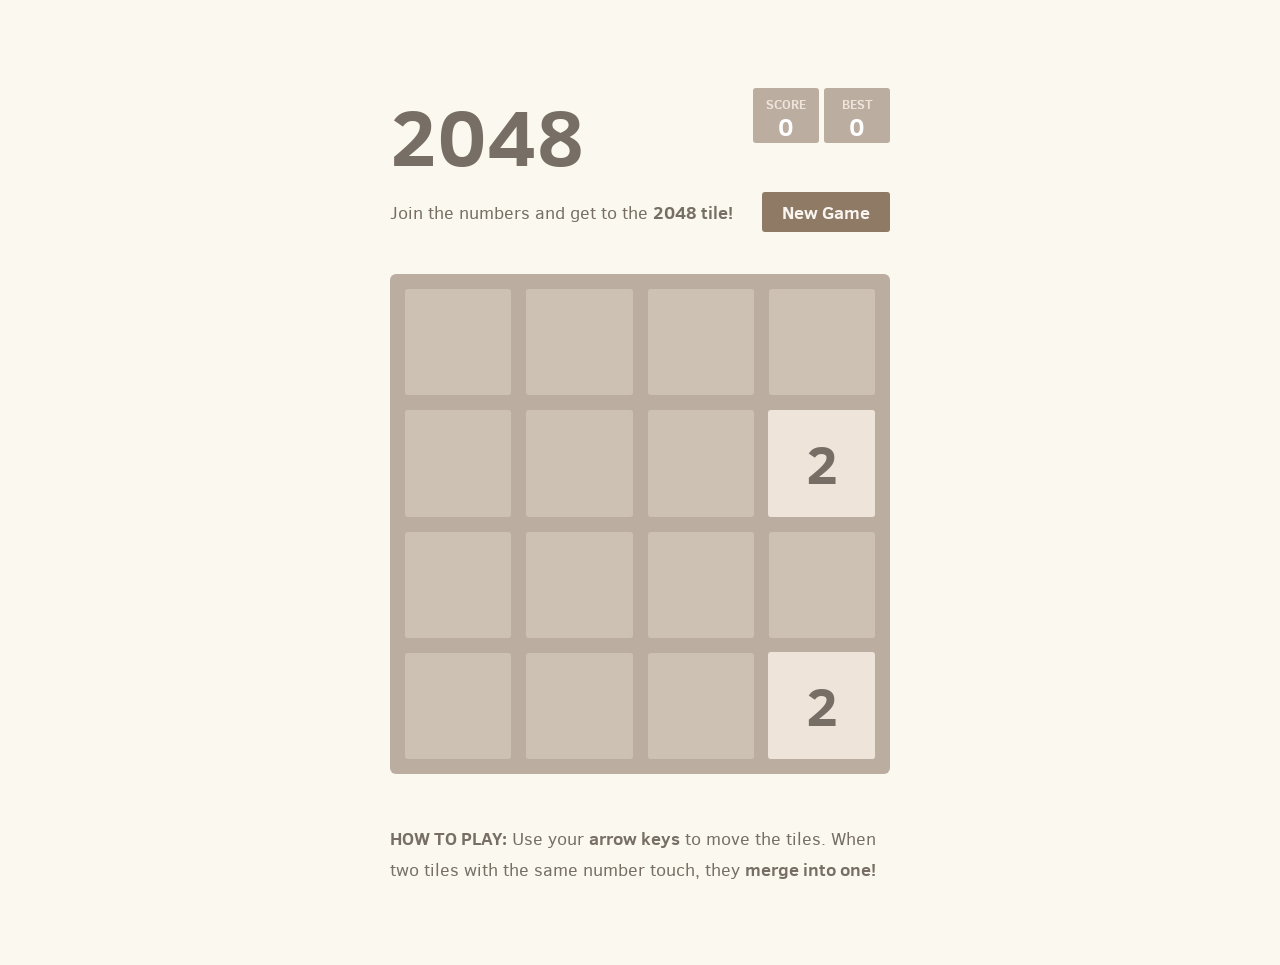
==== games/2048-master/index.html @ 89f5c952 "backup" ====
<!doctype html>
<html>
  <head>
    <meta charset="utf-8" />
    <title>2048</title>

    <link href="style/main.css" rel="stylesheet" type="text/css" />
    <link rel="shortcut icon" href="favicon.ico" />
    <link rel="apple-touch-icon" href="meta/apple-touch-icon.png" />
    <link
      rel="apple-touch-startup-image"
      href="meta/apple-touch-startup-image-640x1096.png"
      media="(device-width: 320px) and (device-height: 568px) and (-webkit-device-pixel-ratio: 2)"
    />
    <!-- iPhone 5+ -->
    <link
      rel="apple-touch-startup-image"
      href="meta/apple-touch-startup-image-640x920.png"
      media="(device-width: 320px) and (device-height: 480px) and (-webkit-device-pixel-ratio: 2)"
    />
    <!-- iPhone, retina -->
    <meta name="apple-mobile-web-app-capable" content="yes" />
    <meta name="apple-mobile-web-app-status-bar-style" content="black" />

    <meta name="HandheldFriendly" content="True" />
    <meta name="MobileOptimized" content="320" />
    <meta
      name="viewport"
      content="width=device-width, target-densitydpi=160dpi, initial-scale=1.0, maximum-scale=1, user-scalable=no, minimal-ui"
    />
  </head>
  <body>
    <div class="container">
      <div class="heading">
        <h1 class="title">2048</h1>
        <div class="scores-container">
          <div class="score-container">0</div>
          <div class="best-container">0</div>
        </div>
      </div>

      <div class="above-game">
        <p class="game-intro">
          Join the numbers and get to the <strong>2048 tile!</strong>
        </p>
        <a class="restart-button">New Game</a>
      </div>

      <div class="game-container">
        <div class="game-message">
          <p></p>
          <div class="lower">
            <a class="keep-playing-button">Keep going</a>
            <a class="retry-button">Try again</a>
          </div>
        </div>

        <div class="grid-container">
          <div class="grid-row">
            <div class="grid-cell"></div>
            <div class="grid-cell"></div>
            <div class="grid-cell"></div>
            <div class="grid-cell"></div>
          </div>
          <div class="grid-row">
            <div class="grid-cell"></div>
            <div class="grid-cell"></div>
            <div class="grid-cell"></div>
            <div class="grid-cell"></div>
          </div>
          <div class="grid-row">
            <div class="grid-cell"></div>
            <div class="grid-cell"></div>
            <div class="grid-cell"></div>
            <div class="grid-cell"></div>
          </div>
          <div class="grid-row">
            <div class="grid-cell"></div>
            <div class="grid-cell"></div>
            <div class="grid-cell"></div>
            <div class="grid-cell"></div>
          </div>
        </div>

        <div class="tile-container"></div>
      </div>

      <p class="game-explanation">
        <strong class="important">How to play:</strong> Use your
        <strong>arrow keys</strong> to move the tiles. When two tiles with the
        same number touch, they <strong>merge into one!</strong>
      </p>
    </div>

    <script src="js/bind_polyfill.js"></script>
    <script src="js/classlist_polyfill.js"></script>
    <script src="js/animframe_polyfill.js"></script>
    <script src="js/keyboard_input_manager.js"></script>
    <script src="js/html_actuator.js"></script>
    <script src="js/grid.js"></script>
    <script src="js/tile.js"></script>
    <script src="js/local_storage_manager.js"></script>
    <script src="js/game_manager.js"></script>
    <script src="js/application.js"></script>
  </body>
</html>
---- games/2048-master/style/main.css ----
@import url(fonts/clear-sans.css);
html, body {
  margin: 0;
  padding: 0;
  background: #faf8ef;
  color: #776e65;
  font-family: "Clear Sans", "Helvetica Neue", Arial, sans-serif;
  font-size: 18px; }

body {
  margin: 80px 0; }

.heading:after {
  content: "";
  display: block;
  clear: both; }

h1.title {
  font-size: 80px;
  font-weight: bold;
  margin: 0;
  display: block;
  float: left; }

@-webkit-keyframes move-up {
  0% {
    top: 25px;
    opacity: 1; }

  100% {
    top: -50px;
    opacity: 0; } }
@-moz-keyframes move-up {
  0% {
    top: 25px;
    opacity: 1; }

  100% {
    top: -50px;
    opacity: 0; } }
@keyframes move-up {
  0% {
    top: 25px;
    opacity: 1; }

  100% {
    top: -50px;
    opacity: 0; } }
.scores-container {
  float: right;
  text-align: right; }

.score-container, .best-container {
  position: relative;
  display: inline-block;
  background: #bbada0;
  padding: 15px 25px;
  font-size: 25px;
  height: 25px;
  line-height: 47px;
  font-weight: bold;
  border-radius: 3px;
  color: white;
  margin-top: 8px;
  text-align: center; }
  .score-container:after, .best-container:after {
    position: absolute;
    width: 100%;
    top: 10px;
    left: 0;
    text-transform: uppercase;
    font-size: 13px;
    line-height: 13px;
    text-align: center;
    color: #eee4da; }
  .score-container .score-addition, .best-container .score-addition {
    position: absolute;
    right: 30px;
    color: red;
    font-size: 25px;
    line-height: 25px;
    font-weight: bold;
    color: rgba(119, 110, 101, 0.9);
    z-index: 100;
    -webkit-animation: move-up 600ms ease-in;
    -moz-animation: move-up 600ms ease-in;
    animation: move-up 600ms ease-in;
    -webkit-animation-fill-mode: both;
    -moz-animation-fill-mode: both;
    animation-fill-mode: both; }

.score-container:after {
  content: "Score"; }

.best-container:after {
  content: "Best"; }

p {
  margin-top: 0;
  margin-bottom: 10px;
  line-height: 1.65; }

a {
  color: #776e65;
  font-weight: bold;
  text-decoration: underline;
  cursor: pointer; }

strong.important {
  text-transform: uppercase; }

hr {
  border: none;
  border-bottom: 1px solid #d8d4d0;
  margin-top: 20px;
  margin-bottom: 30px; }

.container {
  width: 500px;
  margin: 0 auto; }

@-webkit-keyframes fade-in {
  0% {
    opacity: 0; }

  100% {
    opacity: 1; } }
@-moz-keyframes fade-in {
  0% {
    opacity: 0; }

  100% {
    opacity: 1; } }
@keyframes fade-in {
  0% {
    opacity: 0; }

  100% {
    opacity: 1; } }
.game-container {
  margin-top: 40px;
  position: relative;
  padding: 15px;
  cursor: default;
  -webkit-touch-callout: none;
  -ms-touch-callout: none;
  -webkit-user-select: none;
  -moz-user-select: none;
  -ms-user-select: none;
  -ms-touch-action: none;
  touch-action: none;
  background: #bbada0;
  border-radius: 6px;
  width: 500px;
  height: 500px;
  -webkit-box-sizing: border-box;
  -moz-box-sizing: border-box;
  box-sizing: border-box; }
  .game-container .game-message {
    display: none;
    position: absolute;
    top: 0;
    right: 0;
    bottom: 0;
    left: 0;
    background: rgba(238, 228, 218, 0.5);
    z-index: 100;
    text-align: center;
    -webkit-animation: fade-in 800ms ease 1200ms;
    -moz-animation: fade-in 800ms ease 1200ms;
    animation: fade-in 800ms ease 1200ms;
    -webkit-animation-fill-mode: both;
    -moz-animation-fill-mode: both;
    animation-fill-mode: both; }
    .game-container .game-message p {
      font-size: 60px;
      font-weight: bold;
      height: 60px;
      line-height: 60px;
      margin-top: 222px; }
    .game-container .game-message .lower {
      display: block;
      margin-top: 59px; }
    .game-container .game-message a {
      display: inline-block;
      background: #8f7a66;
      border-radius: 3px;
      padding: 0 20px;
      text-decoration: none;
      color: #f9f6f2;
      height: 40px;
      line-height: 42px;
      margin-left: 9px; }
      .game-container .game-message a.keep-playing-button {
        display: none; }
    .game-container .game-message.game-won {
      background: rgba(237, 194, 46, 0.5);
      color: #f9f6f2; }
      .game-container .game-message.game-won a.keep-playing-button {
        display: inline-block; }
    .game-container .game-message.game-won, .game-container .game-message.game-over {
      display: block; }

.grid-container {
  position: absolute;
  z-index: 1; }

.grid-row {
  margin-bottom: 15px; }
  .grid-row:last-child {
    margin-bottom: 0; }
  .grid-row:after {
    content: "";
    display: block;
    clear: both; }

.grid-cell {
  width: 106.25px;
  height: 106.25px;
  margin-right: 15px;
  float: left;
  border-radius: 3px;
  background: rgba(238, 228, 218, 0.35); }
  .grid-cell:last-child {
    margin-right: 0; }

.tile-container {
  position: absolute;
  z-index: 2; }

.tile, .tile .tile-inner {
  width: 107px;
  height: 107px;
  line-height: 107px; }
.tile.tile-position-1-1 {
  -webkit-transform: translate(0px, 0px);
  -moz-transform: translate(0px, 0px);
  -ms-transform: translate(0px, 0px);
  transform: translate(0px, 0px); }
.tile.tile-position-1-2 {
  -webkit-transform: translate(0px, 121px);
  -moz-transform: translate(0px, 121px);
  -ms-transform: translate(0px, 121px);
  transform: translate(0px, 121px); }
.tile.tile-position-1-3 {
  -webkit-transform: translate(0px, 242px);
  -moz-transform: translate(0px, 242px);
  -ms-transform: translate(0px, 242px);
  transform: translate(0px, 242px); }
.tile.tile-position-1-4 {
  -webkit-transform: translate(0px, 363px);
  -moz-transform: translate(0px, 363px);
  -ms-transform: translate(0px, 363px);
  transform: translate(0px, 363px); }
.tile.tile-position-2-1 {
  -webkit-transform: translate(121px, 0px);
  -moz-transform: translate(121px, 0px);
  -ms-transform: translate(121px, 0px);
  transform: translate(121px, 0px); }
.tile.tile-position-2-2 {
  -webkit-transform: translate(121px, 121px);
  -moz-transform: translate(121px, 121px);
  -ms-transform: translate(121px, 121px);
  transform: translate(121px, 121px); }
.tile.tile-position-2-3 {
  -webkit-transform: translate(121px, 242px);
  -moz-transform: translate(121px, 242px);
  -ms-transform: translate(121px, 242px);
  transform: translate(121px, 242px); }
.tile.tile-position-2-4 {
  -webkit-transform: translate(121px, 363px);
  -moz-transform: translate(121px, 363px);
  -ms-transform: translate(121px, 363px);
  transform: translate(121px, 363px); }
.tile.tile-position-3-1 {
  -webkit-transform: translate(242px, 0px);
  -moz-transform: translate(242px, 0px);
  -ms-transform: translate(242px, 0px);
  transform: translate(242px, 0px); }
.tile.tile-position-3-2 {
  -webkit-transform: translate(242px, 121px);
  -moz-transform: translate(242px, 121px);
  -ms-transform: translate(242px, 121px);
  transform: translate(242px, 121px); }
.tile.tile-position-3-3 {
  -webkit-transform: translate(242px, 242px);
  -moz-transform: translate(242px, 242px);
  -ms-transform: translate(242px, 242px);
  transform: translate(242px, 242px); }
.tile.tile-position-3-4 {
  -webkit-transform: translate(242px, 363px);
  -moz-transform: translate(242px, 363px);
  -ms-transform: translate(242px, 363px);
  transform: translate(242px, 363px); }
.tile.tile-position-4-1 {
  -webkit-transform: translate(363px, 0px);
  -moz-transform: translate(363px, 0px);
  -ms-transform: translate(363px, 0px);
  transform: translate(363px, 0px); }
.tile.tile-position-4-2 {
  -webkit-transform: translate(363px, 121px);
  -moz-transform: translate(363px, 121px);
  -ms-transform: translate(363px, 121px);
  transform: translate(363px, 121px); }
.tile.tile-position-4-3 {
  -webkit-transform: translate(363px, 242px);
  -moz-transform: translate(363px, 242px);
  -ms-transform: translate(363px, 242px);
  transform: translate(363px, 242px); }
.tile.tile-position-4-4 {
  -webkit-transform: translate(363px, 363px);
  -moz-transform: translate(363px, 363px);
  -ms-transform: translate(363px, 363px);
  transform: translate(363px, 363px); }

.tile {
  position: absolute;
  -webkit-transition: 100ms ease-in-out;
  -moz-transition: 100ms ease-in-out;
  transition: 100ms ease-in-out;
  -webkit-transition-property: -webkit-transform;
  -moz-transition-property: -moz-transform;
  transition-property: transform; }
  .tile .tile-inner {
    border-radius: 3px;
    background: #eee4da;
    text-align: center;
    font-weight: bold;
    z-index: 10;
    font-size: 55px; }
  .tile.tile-2 .tile-inner {
    background: #eee4da;
    box-shadow: 0 0 30px 10px rgba(243, 215, 116, 0), inset 0 0 0 1px rgba(255, 255, 255, 0); }
  .tile.tile-4 .tile-inner {
    background: #ede0c8;
    box-shadow: 0 0 30px 10px rgba(243, 215, 116, 0), inset 0 0 0 1px rgba(255, 255, 255, 0); }
  .tile.tile-8 .tile-inner {
    color: #f9f6f2;
    background: #f2b179; }
  .tile.tile-16 .tile-inner {
    color: #f9f6f2;
    background: #f59563; }
  .tile.tile-32 .tile-inner {
    color: #f9f6f2;
    background: #f67c5f; }
  .tile.tile-64 .tile-inner {
    color: #f9f6f2;
    background: #f65e3b; }
  .tile.tile-128 .tile-inner {
    color: #f9f6f2;
    background: #edcf72;
    box-shadow: 0 0 30px 10px rgba(243, 215, 116, 0.2381), inset 0 0 0 1px rgba(255, 255, 255, 0.14286);
    font-size: 45px; }
    @media screen and (max-width: 520px) {
      .tile.tile-128 .tile-inner {
        font-size: 25px; } }
  .tile.tile-256 .tile-inner {
    color: #f9f6f2;
    background: #edcc61;
    box-shadow: 0 0 30px 10px rgba(243, 215, 116, 0.31746), inset 0 0 0 1px rgba(255, 255, 255, 0.19048);
    font-size: 45px; }
    @media screen and (max-width: 520px) {
      .tile.tile-256 .tile-inner {
        font-size: 25px; } }
  .tile.tile-512 .tile-inner {
    color: #f9f6f2;
    background: #edc850;
    box-shadow: 0 0 30px 10px rgba(243, 215, 116, 0.39683), inset 0 0 0 1px rgba(255, 255, 255, 0.2381);
    font-size: 45px; }
    @media screen and (max-width: 520px) {
      .tile.tile-512 .tile-inner {
        font-size: 25px; } }
  .tile.tile-1024 .tile-inner {
    color: #f9f6f2;
    background: #edc53f;
    box-shadow: 0 0 30px 10px rgba(243, 215, 116, 0.47619), inset 0 0 0 1px rgba(255, 255, 255, 0.28571);
    font-size: 35px; }
    @media screen and (max-width: 520px) {
      .tile.tile-1024 .tile-inner {
        font-size: 15px; } }
  .tile.tile-2048 .tile-inner {
    color: #f9f6f2;
    background: #edc22e;
    box-shadow: 0 0 30px 10px rgba(243, 215, 116, 0.55556), inset 0 0 0 1px rgba(255, 255, 255, 0.33333);
    font-size: 35px; }
    @media screen and (max-width: 520px) {
      .tile.tile-2048 .tile-inner {
        font-size: 15px; } }
  .tile.tile-super .tile-inner {
    color: #f9f6f2;
    background: #3c3a32;
    font-size: 30px; }
    @media screen and (max-width: 520px) {
      .tile.tile-super .tile-inner {
        font-size: 10px; } }

@-webkit-keyframes appear {
  0% {
    opacity: 0;
    -webkit-transform: scale(0);
    -moz-transform: scale(0);
    -ms-transform: scale(0);
    transform: scale(0); }

  100% {
    opacity: 1;
    -webkit-transform: scale(1);
    -moz-transform: scale(1);
    -ms-transform: scale(1);
    transform: scale(1); } }
@-moz-keyframes appear {
  0% {
    opacity: 0;
    -webkit-transform: scale(0);
    -moz-transform: scale(0);
    -ms-transform: scale(0);
    transform: scale(0); }

  100% {
    opacity: 1;
    -webkit-transform: scale(1);
    -moz-transform: scale(1);
    -ms-transform: scale(1);
    transform: scale(1); } }
@keyframes appear {
  0% {
    opacity: 0;
    -webkit-transform: scale(0);
    -moz-transform: scale(0);
    -ms-transform: scale(0);
    transform: scale(0); }

  100% {
    opacity: 1;
    -webkit-transform: scale(1);
    -moz-transform: scale(1);
    -ms-transform: scale(1);
    transform: scale(1); } }
.tile-new .tile-inner {
  -webkit-animation: appear 200ms ease 100ms;
  -moz-animation: appear 200ms ease 100ms;
  animation: appear 200ms ease 100ms;
  -webkit-animation-fill-mode: backwards;
  -moz-animation-fill-mode: backwards;
  animation-fill-mode: backwards; }

@-webkit-keyframes pop {
  0% {
    -webkit-transform: scale(0);
    -moz-transform: scale(0);
    -ms-transform: scale(0);
    transform: scale(0); }

  50% {
    -webkit-transform: scale(1.2);
    -moz-transform: scale(1.2);
    -ms-transform: scale(1.2);
    transform: scale(1.2); }

  100% {
    -webkit-transform: scale(1);
    -moz-transform: scale(1);
    -ms-transform: scale(1);
    transform: scale(1); } }
@-moz-keyframes pop {
  0% {
    -webkit-transform: scale(0);
    -moz-transform: scale(0);
    -ms-transform: scale(0);
    transform: scale(0); }

  50% {
    -webkit-transform: scale(1.2);
    -moz-transform: scale(1.2);
    -ms-transform: scale(1.2);
    transform: scale(1.2); }

  100% {
    -webkit-transform: scale(1);
    -moz-transform: scale(1);
    -ms-transform: scale(1);
    transform: scale(1); } }
@keyframes pop {
  0% {
    -webkit-transform: scale(0);
    -moz-transform: scale(0);
    -ms-transform: scale(0);
    transform: scale(0); }

  50% {
    -webkit-transform: scale(1.2);
    -moz-transform: scale(1.2);
    -ms-transform: scale(1.2);
    transform: scale(1.2); }

  100% {
    -webkit-transform: scale(1);
    -moz-transform: scale(1);
    -ms-transform: scale(1);
    transform: scale(1); } }
.tile-merged .tile-inner {
  z-index: 20;
  -webkit-animation: pop 200ms ease 100ms;
  -moz-animation: pop 200ms ease 100ms;
  animation: pop 200ms ease 100ms;
  -webkit-animation-fill-mode: backwards;
  -moz-animation-fill-mode: backwards;
  animation-fill-mode: backwards; }

.above-game:after {
  content: "";
  display: block;
  clear: both; }

.game-intro {
  float: left;
  line-height: 42px;
  margin-bottom: 0; }

.restart-button {
  display: inline-block;
  background: #8f7a66;
  border-radius: 3px;
  padding: 0 20px;
  text-decoration: none;
  color: #f9f6f2;
  height: 40px;
  line-height: 42px;
  display: block;
  text-align: center;
  float: right; }

.game-explanation {
  margin-top: 50px; }

@media screen and (max-width: 520px) {
  html, body {
    font-size: 15px; }

  body {
    margin: 20px 0;
    padding: 0 20px; }

  h1.title {
    font-size: 27px;
    margin-top: 15px; }

  .container {
    width: 280px;
    margin: 0 auto; }

  .score-container, .best-container {
    margin-top: 0;
    padding: 15px 10px;
    min-width: 40px; }

  .heading {
    margin-bottom: 10px; }

  .game-intro {
    width: 55%;
    display: block;
    box-sizing: border-box;
    line-height: 1.65; }

  .restart-button {
    width: 42%;
    padding: 0;
    display: block;
    box-sizing: border-box;
    margin-top: 2px; }

  .game-container {
    margin-top: 17px;
    position: relative;
    padding: 10px;
    cursor: default;
    -webkit-touch-callout: none;
    -ms-touch-callout: none;
    -webkit-user-select: none;
    -moz-user-select: none;
    -ms-user-select: none;
    -ms-touch-action: none;
    touch-action: none;
    background: #bbada0;
    border-radius: 6px;
    width: 280px;
    height: 280px;
    -webkit-box-sizing: border-box;
    -moz-box-sizing: border-box;
    box-sizing: border-box; }
    .game-container .game-message {
      display: none;
      position: absolute;
      top: 0;
      right: 0;
      bottom: 0;
      left: 0;
      background: rgba(238, 228, 218, 0.5);
      z-index: 100;
      text-align: center;
      -webkit-animation: fade-in 800ms ease 1200ms;
      -moz-animation: fade-in 800ms ease 1200ms;
      animation: fade-in 800ms ease 1200ms;
      -webkit-animation-fill-mode: both;
      -moz-animation-fill-mode: both;
      animation-fill-mode: both; }
      .game-container .game-message p {
        font-size: 60px;
        font-weight: bold;
        height: 60px;
        line-height: 60px;
        margin-top: 222px; }
      .game-container .game-message .lower {
        display: block;
        margin-top: 59px; }
      .game-container .game-message a {
        display: inline-block;
        background: #8f7a66;
        border-radius: 3px;
        padding: 0 20px;
        text-decoration: none;
        color: #f9f6f2;
        height: 40px;
        line-height: 42px;
        margin-left: 9px; }
        .game-container .game-message a.keep-playing-button {
          display: none; }
      .game-container .game-message.game-won {
        background: rgba(237, 194, 46, 0.5);
        color: #f9f6f2; }
        .game-container .game-message.game-won a.keep-playing-button {
          display: inline-block; }
      .game-container .game-message.game-won, .game-container .game-message.game-over {
        display: block; }

  .grid-container {
    position: absolute;
    z-index: 1; }

  .grid-row {
    margin-bottom: 10px; }
    .grid-row:last-child {
      margin-bottom: 0; }
    .grid-row:after {
      content: "";
      display: block;
      clear: both; }

  .grid-cell {
    width: 57.5px;
    height: 57.5px;
    margin-right: 10px;
    float: left;
    border-radius: 3px;
    background: rgba(238, 228, 218, 0.35); }
    .grid-cell:last-child {
      margin-right: 0; }

  .tile-container {
    position: absolute;
    z-index: 2; }

  .tile, .tile .tile-inner {
    width: 58px;
    height: 58px;
    line-height: 58px; }
  .tile.tile-position-1-1 {
    -webkit-transform: translate(0px, 0px);
    -moz-transform: translate(0px, 0px);
    -ms-transform: translate(0px, 0px);
    transform: translate(0px, 0px); }
  .tile.tile-position-1-2 {
    -webkit-transform: translate(0px, 67px);
    -moz-transform: translate(0px, 67px);
    -ms-transform: translate(0px, 67px);
    transform: translate(0px, 67px); }
  .tile.tile-position-1-3 {
    -webkit-transform: translate(0px, 135px);
    -moz-transform: translate(0px, 135px);
    -ms-transform: translate(0px, 135px);
    transform: translate(0px, 135px); }
  .tile.tile-position-1-4 {
    -webkit-transform: translate(0px, 202px);
    -moz-transform: translate(0px, 202px);
    -ms-transform: translate(0px, 202px);
    transform: translate(0px, 202px); }
  .tile.tile-position-2-1 {
    -webkit-transform: translate(67px, 0px);
    -moz-transform: translate(67px, 0px);
    -ms-transform: translate(67px, 0px);
    transform: translate(67px, 0px); }
  .tile.tile-position-2-2 {
    -webkit-transform: translate(67px, 67px);
    -moz-transform: translate(67px, 67px);
    -ms-transform: translate(67px, 67px);
    transform: translate(67px, 67px); }
  .tile.tile-position-2-3 {
    -webkit-transform: translate(67px, 135px);
    -moz-transform: translate(67px, 135px);
    -ms-transform: translate(67px, 135px);
    transform: translate(67px, 135px); }
  .tile.tile-position-2-4 {
    -webkit-transform: translate(67px, 202px);
    -moz-transform: translate(67px, 202px);
    -ms-transform: translate(67px, 202px);
    transform: translate(67px, 202px); }
  .tile.tile-position-3-1 {
    -webkit-transform: translate(135px, 0px);
    -moz-transform: translate(135px, 0px);
    -ms-transform: translate(135px, 0px);
    transform: translate(135px, 0px); }
  .tile.tile-position-3-2 {
    -webkit-transform: translate(135px, 67px);
    -moz-transform: translate(135px, 67px);
    -ms-transform: translate(135px, 67px);
    transform: translate(135px, 67px); }
  .tile.tile-position-3-3 {
    -webkit-transform: translate(135px, 135px);
    -moz-transform: translate(135px, 135px);
    -ms-transform: translate(135px, 135px);
    transform: translate(135px, 135px); }
  .tile.tile-position-3-4 {
    -webkit-transform: translate(135px, 202px);
    -moz-transform: translate(135px, 202px);
    -ms-transform: translate(135px, 202px);
    transform: translate(135px, 202px); }
  .tile.tile-position-4-1 {
    -webkit-transform: translate(202px, 0px);
    -moz-transform: translate(202px, 0px);
    -ms-transform: translate(202px, 0px);
    transform: translate(202px, 0px); }
  .tile.tile-position-4-2 {
    -webkit-transform: translate(202px, 67px);
    -moz-transform: translate(202px, 67px);
    -ms-transform: translate(202px, 67px);
    transform: translate(202px, 67px); }
  .tile.tile-position-4-3 {
    -webkit-transform: translate(202px, 135px);
    -moz-transform: translate(202px, 135px);
    -ms-transform: translate(202px, 135px);
    transform: translate(202px, 135px); }
  .tile.tile-position-4-4 {
    -webkit-transform: translate(202px, 202px);
    -moz-transform: translate(202px, 202px);
    -ms-transform: translate(202px, 202px);
    transform: translate(202px, 202px); }

  .tile .tile-inner {
    font-size: 35px; }

  .game-message p {
    font-size: 30px !important;
    height: 30px !important;
    line-height: 30px !important;
    margin-top: 90px !important; }
  .game-message .lower {
    margin-top: 30px !important; } }
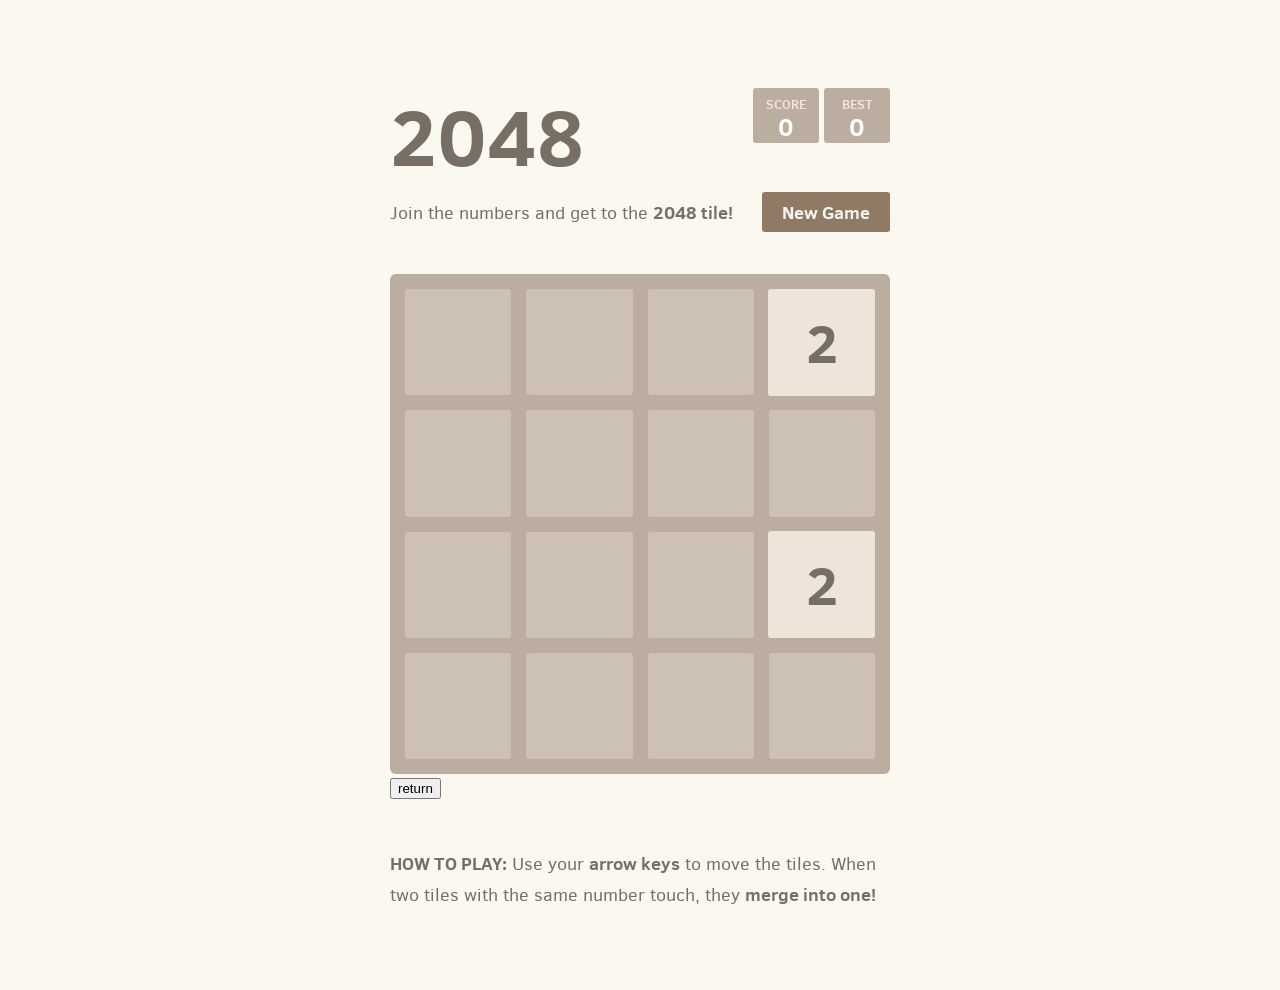
==== commit 2c19c0ca: "backup" ====
--- a/games/2048-master/index.html
+++ b/games/2048-master/index.html
@@ -84,6 +84,9 @@
 
         <div class="tile-container"></div>
       </div>
+      <a href="../../index.html">
+        <button id="returnBtn1">return</button>
+      </a>
 
       <p class="game-explanation">
         <strong class="important">How to play:</strong> Use your
